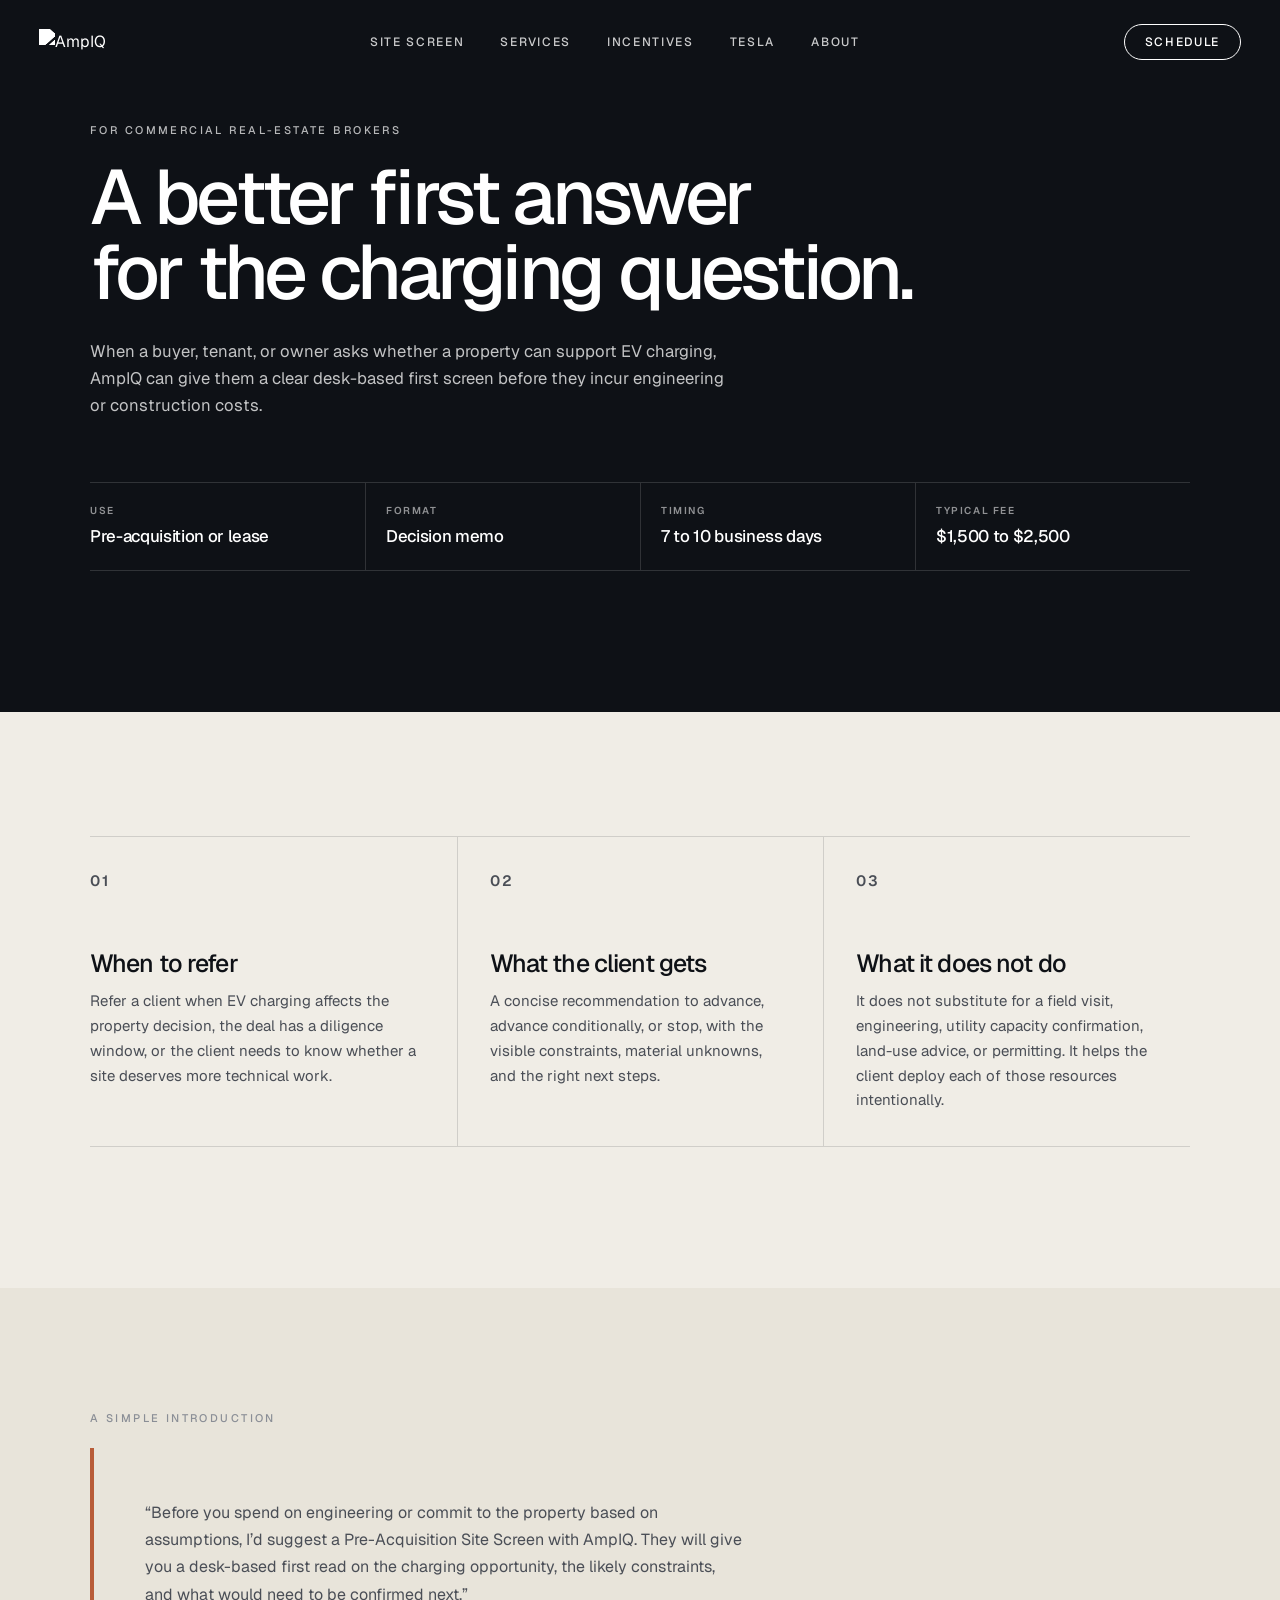
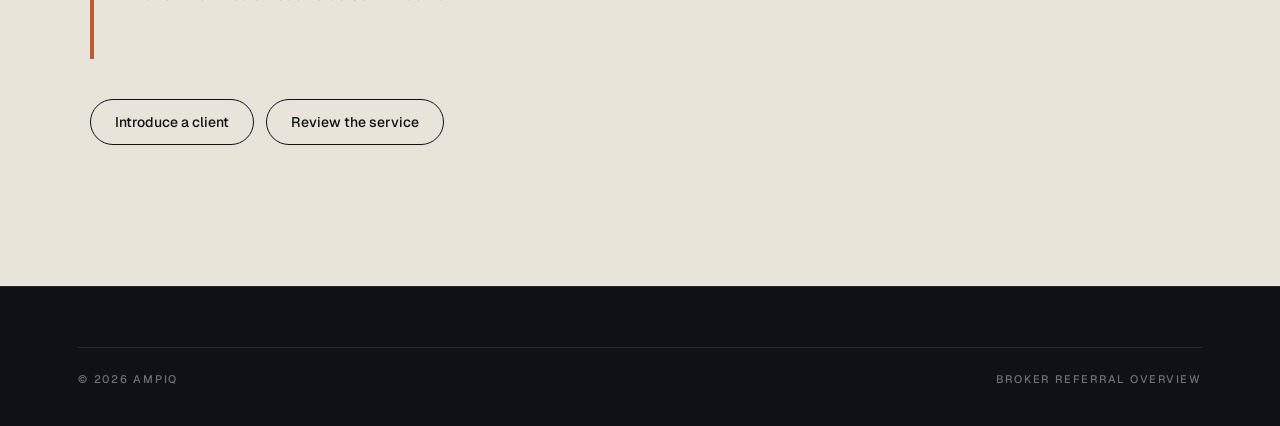
==== broker-referral-sheet.html @ 2e9dcf7f "Add pre-acquisition site screen" ====
<!DOCTYPE html>
<html lang="en">
<head>
  <script>document.documentElement.classList.add('js');</script>
  <meta charset="UTF-8">
  <meta name="viewport" content="width=device-width, initial-scale=1.0">
  <meta name="robots" content="noindex, nofollow">
  <title>EV Charging Site Screen for Brokers | AmpIQ</title>
  <link rel="icon" href="assets/ampiq-icon.png" type="image/png">
  <link rel="preconnect" href="https://fonts.googleapis.com"><link rel="preconnect" href="https://fonts.gstatic.com" crossorigin>
  <link href="https://fonts.googleapis.com/css2?family=Geist:wght@300;400;500;600;700&amp;family=Inter+Tight:wght@300;400;500;600;700&amp;display=swap" rel="stylesheet">
  <link rel="stylesheet" href="assets/styles.css">
  <style>
    .referral-shell { max-width: 1100px; margin: 0 auto; }
    .referral-grid { display: grid; grid-template-columns: repeat(3, 1fr); border-top: 1px solid var(--line); }
    .referral-grid article { min-height: 310px; padding: 2rem 2rem 2rem 0; border-bottom: 1px solid var(--line); }
    .referral-grid article + article { padding-left: 2rem; border-left: 1px solid var(--line); }
    .referral-grid h2 { margin: 3.5rem 0 .75rem; font-size: 1.55rem; font-weight: 500; letter-spacing: -.035em; line-height: 1.1; }
    .referral-grid p { margin: 0; color: var(--ink-soft); font-size: .9375rem; line-height: 1.65; }
    .referral-email { max-width: 760px; padding: clamp(2rem, 4vw, 3.5rem); background: var(--paper-alt); border-left: 4px solid var(--accent); }
    .referral-email p { max-width: 600px; margin: 0; color: var(--ink-soft); font-size: 1rem; line-height: 1.7; }
    .referral-email p + p { margin-top: 1rem; }
    @media print { .site-header, .site-footer, .mobile-menu, .referral-cta { display: none; } .section { padding: .45in .4in; } }
    @media (max-width: 820px) { .referral-grid { grid-template-columns: 1fr; } .referral-grid article + article { padding-left: 0; border-top: 1px solid var(--line); border-left: 0; } }
  </style>
</head>
<body>
  <header class="site-header" data-site-header><nav class="site-nav" aria-label="Primary navigation"><a class="brand" href="/" aria-label="AmpIQ home"><img src="assets/ampiq-logo.png" alt="AmpIQ"></a><div class="nav-links"><a href="site-screen.html">Site Screen</a><a href="index.html#services">Services</a><a href="incentives.html">Incentives</a><a href="tesla-supercharger-for-business.html">Tesla</a><a href="index.html#about">About</a></div><a class="nav-schedule" href="https://cal.com/zakwinnick/ampiq" target="_blank" rel="noopener">Schedule</a><button class="nav-toggle" type="button" data-menu-toggle aria-label="Open menu" aria-expanded="false"><span></span><span></span><span></span></button></nav></header>
  <aside class="mobile-menu" data-mobile-menu aria-label="Mobile navigation"><p class="kicker kicker--light">Menu</p><a href="site-screen.html">Site Screen</a><a href="index.html#services">Services</a><a href="incentives.html">Incentives</a><a href="tesla-supercharger-for-business.html">Tesla</a><a href="index.html#about">About</a></aside>
  <main class="page"><section class="section section--ink"><div class="referral-shell"><p class="kicker kicker--light">For commercial real-estate brokers</p><h1 class="display">A better first answer<br>for the charging question.</h1><p class="lede lede--light">When a buyer, tenant, or owner asks whether a property can support EV charging, AmpIQ can give them a clear desk-based first screen before they incur engineering or construction costs.</p><div class="decision-ledger"><div class="decision-ledger__item"><span class="decision-ledger__label">Use</span><span class="decision-ledger__value">Pre-acquisition or lease</span></div><div class="decision-ledger__item"><span class="decision-ledger__label">Format</span><span class="decision-ledger__value">Decision memo</span></div><div class="decision-ledger__item"><span class="decision-ledger__label">Timing</span><span class="decision-ledger__value">7 to 10 business days</span></div><div class="decision-ledger__item"><span class="decision-ledger__label">Typical fee</span><span class="decision-ledger__value">$1,500 to $2,500</span></div></div></div></section><section class="section section--paper"><div class="referral-shell"><div class="referral-grid"><article><p class="decision-card__number">01</p><h2>When to refer</h2><p>Refer a client when EV charging affects the property decision, the deal has a diligence window, or the client needs to know whether a site deserves more technical work.</p></article><article><p class="decision-card__number">02</p><h2>What the client gets</h2><p>A concise recommendation to advance, advance conditionally, or stop, with the visible constraints, material unknowns, and the right next steps.</p></article><article><p class="decision-card__number">03</p><h2>What it does not do</h2><p>It does not substitute for a field visit, engineering, utility capacity confirmation, land-use advice, or permitting. It helps the client deploy each of those resources intentionally.</p></article></div></div></section><section class="section section--paper-alt"><div class="referral-shell"><p class="kicker">A simple introduction</p><div class="referral-email"><p>“Before you spend on engineering or commit to the property based on assumptions, I’d suggest a Pre-Acquisition Site Screen with AmpIQ. They will give you a desk-based first read on the charging opportunity, the likely constraints, and what would need to be confirmed next.”</p></div><div class="button-row referral-cta"><a class="pill" style="border-color:var(--ink); color:var(--ink)" href="mailto:info@ampiq.tech?subject=Pre-Acquisition%20Site%20Screen">Introduce a client</a><a class="pill" style="border-color:var(--ink); color:var(--ink)" href="site-screen.html">Review the service</a></div></div></section></main>
  <footer class="site-footer"><div class="shell"><div class="footer-bottom"><span>© <span data-year>2026</span> AmpIQ</span><span>Broker referral overview</span></div></div></footer><script src="assets/main.js"></script>
</body>
</html>
---- assets/styles.css ----
/* AmpIQ EV-brand system. HERO: full-bleed operating imagery paired with low-left, calm typography. */
:root {
  --paper: #f0ede6;
  --paper-alt: #e8e4da;
  --ink: #0e1116;
  --ink-soft: #4a4e56;
  --ink-mute: #8a8e96;
  --accent: #b85c38;
  --line: rgba(14, 17, 22, 0.14);
  --white-line: rgba(255, 255, 255, 0.14);
  --white-soft: rgba(255, 255, 255, 0.75);
  --font: "Geist", "Inter Tight", system-ui, sans-serif;
  --max: 1400px;
  --gutter: clamp(1.25rem, 3.05vw, 2.75rem);
  --ease: cubic-bezier(0.22, 1, 0.36, 1);
}

*, *::before, *::after { box-sizing: border-box; }
html { scroll-behavior: smooth; -webkit-text-size-adjust: 100%; }
body { margin: 0; min-width: 320px; background: var(--paper); color: var(--ink); font-family: var(--font); font-size: 16px; line-height: 1.6; -webkit-font-smoothing: antialiased; overflow-x: hidden; }
img { display: block; max-width: 100%; }
a { color: inherit; text-decoration: none; }
button { font: inherit; }
::selection { background: var(--accent); color: #fff; }
:focus-visible { outline: 2px solid var(--accent); outline-offset: 4px; }

.page { background: var(--paper); }
.shell { width: min(var(--max), calc(100% - (var(--gutter) * 2))); margin: 0 auto; }
.section { padding: clamp(4.5rem, 9.75vw, 8.75rem) var(--gutter) clamp(5rem, 11vw, 10rem); }
.section-inner { max-width: var(--max); margin: 0 auto; }
.section--paper { background: var(--paper); }
.section--paper-alt { background: var(--paper-alt); }
.section--ink { background: var(--ink); color: #fff; }

.display { margin: 0; max-width: 16ch; color: currentColor; font-size: clamp(3rem, 6vw, 6.5rem); font-weight: 500; letter-spacing: -0.05em; line-height: .98; text-wrap: balance; }
.display--section { font-size: clamp(3rem, 5.1vw, 5rem); }
.display--panel { font-size: clamp(2.65rem, 4vw, 3.5rem); }
.display--compact { font-size: clamp(2.45rem, 3.25vw, 2.75rem); }
.kicker { margin: 0 0 1.5rem; color: var(--ink-mute); font-size: 11px; font-weight: 500; letter-spacing: .22em; line-height: 1; text-transform: uppercase; }
.kicker--light { color: rgba(255, 255, 255, .7); }
.lede { max-width: 40rem; margin: 1.75rem 0 0; color: var(--ink-soft); font-size: clamp(1rem, 1.3vw, 1.125rem); line-height: 1.6; }
.lede--light { color: var(--white-soft); }
.copy { max-width: 34rem; margin: 1.75rem 0 0; color: var(--ink-soft); font-size: 1.0625rem; line-height: 1.6; }
.copy + .copy { margin-top: 1.25rem; }
.copy--light { color: var(--white-soft); }
.accent { color: var(--accent); font-weight: 400; }

.button-row { display: flex; flex-wrap: wrap; gap: .75rem; margin-top: 2.5rem; }
.pill { display: inline-flex; align-items: center; justify-content: center; min-height: 46px; padding: .75rem 1.5rem; border: 1px solid transparent; border-radius: 999px; font-size: .875rem; font-weight: 500; line-height: 1; transition: transform .2s ease, background-color .2s ease, color .2s ease, border-color .2s ease; }
.pill:hover { transform: translateY(-2px); }
.pill--solid { background: #fff; color: var(--ink); }
.pill--solid:hover { background: var(--paper); }
.pill--ghost { background: rgba(255, 255, 255, .08); border-color: rgba(255, 255, 255, .42); color: #fff; -webkit-backdrop-filter: blur(8px); backdrop-filter: blur(8px); }
.pill--ghost:hover { background: rgba(255, 255, 255, .17); }
.arrow-link { display: inline-flex; align-items: center; gap: .6rem; margin-top: 2.5rem; color: inherit; font-size: .9375rem; font-weight: 500; }
.arrow-link span:last-child { color: var(--accent); font-size: 1.1rem; line-height: 1; transition: transform .2s ease; }
.arrow-link:hover span:last-child { transform: translateX(4px); }

/* Floating navigation */
.site-header { position: fixed; inset: 0 0 auto; z-index: 50; pointer-events: none; }
.site-nav { display: flex; align-items: center; justify-content: space-between; gap: 2rem; width: 100%; margin: 0 auto; padding: 1.5rem var(--gutter); color: #fff; pointer-events: auto; transition: max-width 380ms var(--ease), margin 380ms var(--ease), padding 380ms var(--ease), background-color 380ms var(--ease), border-color 380ms var(--ease), border-radius 380ms var(--ease), box-shadow 380ms var(--ease), color 380ms var(--ease); }
.site-header--scrolled .site-nav { max-width: 1080px; margin-top: 12px; padding: 10px 20px 10px 24px; border: 1px solid rgba(255,255,255,.14); border-radius: 999px; background: rgba(20,22,28,.7); box-shadow: 0 12px 40px rgba(0,0,0,.3), 0 1px 0 rgba(255,255,255,.1) inset; -webkit-backdrop-filter: blur(20px) saturate(1.4); backdrop-filter: blur(20px) saturate(1.4); }
.brand { flex: 0 0 auto; }
.brand img { width: auto; height: 26px; filter: brightness(0) invert(1); transition: height 380ms var(--ease); }
.site-header--scrolled .brand img { height: 22px; }
.nav-links { display: flex; align-items: center; justify-content: center; gap: 2.25rem; }
.nav-links a, .nav-schedule { padding: .25rem 0; color: inherit; font-size: .75rem; font-weight: 500; letter-spacing: .14em; line-height: 1; text-transform: uppercase; white-space: nowrap; opacity: .78; transition: opacity .2s ease; }
.nav-links a:hover, .nav-links a[aria-current="page"] { opacity: 1; }
.nav-schedule { padding: .7rem 1.25rem; border: 1px solid currentColor; border-radius: 999px; opacity: 1; }
.nav-schedule:hover { background: #fff; color: var(--ink); }
.nav-toggle { display: none; width: 42px; height: 42px; padding: 0; border: 0; background: transparent; color: inherit; cursor: pointer; }
.nav-toggle span { display: block; width: 22px; height: 1px; margin: 5px auto; background: currentColor; transition: transform .2s ease, opacity .2s ease; }
.nav-toggle.open span:nth-child(1) { transform: translateY(6px) rotate(45deg); }
.nav-toggle.open span:nth-child(2) { opacity: 0; }
.nav-toggle.open span:nth-child(3) { transform: translateY(-6px) rotate(-45deg); }
.mobile-menu { position: fixed; inset: 0; z-index: 45; display: flex; flex-direction: column; justify-content: center; gap: 1.25rem; padding: 7rem var(--gutter) 3rem; background: var(--ink); color: #fff; opacity: 0; pointer-events: none; transform: translateY(-1rem); transition: opacity .25s ease, transform .25s ease; }
.mobile-menu.open { opacity: 1; pointer-events: auto; transform: none; }
.mobile-menu .kicker { margin-bottom: 1rem; }
.mobile-menu a:not(.pill) { font-size: clamp(1.9rem, 8vw, 3.2rem); font-weight: 500; letter-spacing: -.04em; line-height: 1.05; }
.mobile-menu .pill { align-self: flex-start; margin-top: 1.5rem; }

/* Image-led panels */
.photo-panel { position: relative; display: flex; align-items: flex-end; min-height: 680px; overflow: hidden; background: var(--ink); color: #fff; isolation: isolate; }
.photo-panel--hero { min-height: max(780px, 100svh); }
.photo-panel--tall { min-height: min(90svh, 900px); }
.photo-panel--quote { min-height: min(80svh, 780px); }
.photo-panel > img { position: absolute; inset: 0; width: 100%; height: 100%; max-width: none; object-fit: cover; z-index: -2; }
.photo-panel::after { content: ""; position: absolute; inset: 0; z-index: -1; background: linear-gradient(180deg, rgba(0,0,0,.35) 0%, rgba(0,0,0,.15) 40%, rgba(0,0,0,.78) 100%), linear-gradient(90deg, rgba(0,0,0,.45), transparent 45%); }
.photo-panel--tesla::after { background: linear-gradient(180deg, rgba(0,0,0,.3) 0%, rgba(0,0,0,.15) 40%, rgba(0,0,0,.85) 100%), linear-gradient(90deg, rgba(0,0,0,.36), transparent 42%); }
.photo-panel--quote::after { background: linear-gradient(180deg, rgba(0,0,0,.55), rgba(0,0,0,.35) 40%, rgba(0,0,0,.9)); }
.photo-panel--opinion { align-items: center; }
.photo-panel--opinion::after { background: linear-gradient(90deg, rgba(0,0,0,.83), rgba(0,0,0,.44) 55%, rgba(0,0,0,.18)), linear-gradient(180deg, rgba(0,0,0,.2), rgba(0,0,0,.42)); }
.photo-panel__content { width: min(var(--max), calc(100% - (var(--gutter) * 2))); margin: 0 auto; padding: 4rem 0; }
.photo-panel:not(.photo-panel--opinion) .photo-panel__content { padding-bottom: clamp(4rem, 5vw, 4.5rem); }
.photo-panel__content .display { max-width: 12ch; }
.photo-panel__content .lede { max-width: 38rem; }

.split-panel { display: grid; grid-template-columns: repeat(2, minmax(0, 1fr)); min-height: 720px; background: var(--ink); }
.split-panel__media { position: relative; min-height: 500px; overflow: hidden; }
.split-panel__media img { width: 100%; height: 100%; max-width: none; object-fit: cover; }
.split-panel__copy { display: flex; flex-direction: column; justify-content: center; padding: clamp(4.5rem, 6.7vw, 6rem) clamp(2rem, 5vw, 4.5rem); color: #fff; }
.split-panel__copy > * { max-width: 34rem; }
.split-panel__copy--divider { border-left: 1px solid var(--white-line); }
.split-panel--media-right .split-panel__copy { order: -1; }

.section-header { display: grid; grid-template-columns: minmax(0, 1fr) minmax(0, 1fr); gap: 3.75rem; align-items: end; margin-bottom: clamp(4rem, 7vw, 6rem); }
.section-header .lede { max-width: 33rem; margin-bottom: .25rem; }
.service-grid { display: grid; grid-template-columns: repeat(2, minmax(0, 1fr)); column-gap: 5rem; }
.service { display: grid; grid-template-columns: 48px minmax(0, 1fr); gap: 1.5rem; padding: 2.5rem 0; border-top: 1px solid var(--line); }
.service:nth-last-child(-n+2) { border-bottom: 1px solid var(--line); }
.service__number, .principle__number { color: var(--accent); font-size: .9375rem; font-weight: 500; letter-spacing: .06em; }
.service h3, .principle h3 { margin: 0 0 .75rem; font-size: 1.625rem; font-weight: 500; letter-spacing: -.03em; line-height: 1.15; }
.service p, .principle p, .question p { margin: 0; color: var(--ink-soft); font-size: .9375rem; line-height: 1.65; }
.service__link { display: inline-flex; gap: .5rem; margin-top: 1rem; color: var(--ink); font-size: .8125rem; font-weight: 600; line-height: 1.2; }
.service__link span { color: var(--accent); transition: transform .2s ease; }
.service__link:hover span { transform: translateX(4px); }

.question-grid { display: grid; grid-template-columns: repeat(2, minmax(0, 1fr)); gap: 3.5rem 5rem; }
.question h3 { max-width: 22rem; margin: 0 0 1.25rem; font-size: clamp(1.6rem, 2.3vw, 1.875rem); font-weight: 500; letter-spacing: -.035em; line-height: 1.18; }
.pull-line { max-width: 45rem; margin: 5rem auto 0; color: var(--ink-soft); font-size: 1.375rem; font-weight: 500; line-height: 1.4; text-align: center; }
.pull-line strong { color: var(--ink); font-weight: 500; }

.property-grid { display: grid; grid-template-columns: repeat(3, minmax(0, 1fr)); min-height: 640px; }
.property { position: relative; display: flex; align-items: flex-end; min-height: 500px; overflow: hidden; color: #fff; isolation: isolate; }
.property img { position: absolute; inset: 0; width: 100%; height: 100%; max-width: none; object-fit: cover; filter: brightness(.72) saturate(.9); z-index: -2; }
.property::after { content: ""; position: absolute; inset: 0; z-index: -1; background: linear-gradient(180deg, rgba(0,0,0,.15), rgba(0,0,0,.6)); }
.property__content { width: 100%; padding: 2.75rem; }
.property .kicker { margin-bottom: 1rem; color: rgba(255,255,255,.76); }
.property h3 { margin: 0; max-width: 12ch; font-size: 1.875rem; font-weight: 500; letter-spacing: -.035em; line-height: 1.15; }
.property p { margin: .75rem 0 0; color: rgba(255,255,255,.7); font-size: .75rem; letter-spacing: .16em; line-height: 1.4; text-transform: uppercase; }

.principle-grid { display: grid; grid-template-columns: repeat(3, minmax(0, 1fr)); column-gap: 3.75rem; }
.principle { padding: 1.5rem 0 2.5rem; border-top: 1px solid var(--line); }
.principle:nth-last-child(-n+3) { border-bottom: 1px solid var(--line); }
.principle__number { margin-bottom: 1.25rem; }
.principle h3 { font-size: 1.375rem; }

.quote { max-width: 67rem; margin: 0; color: #fff; font-size: clamp(2.8rem, 5.15vw, 4.5rem); font-weight: 400; letter-spacing: -.045em; line-height: 1.05; text-wrap: balance; }
.quote + .copy { max-width: 45rem; }

/* Incentives */
.layer-stack { display: flex; flex-direction: column; gap: 4px; }
.layer { display: grid; grid-template-columns: 80px 200px minmax(0, 1fr); gap: 2.5rem; align-items: center; width: 100%; padding: 2.5rem 3rem; }
.layer--federal { background: var(--ink); color: #fff; }
.layer--state { width: 78%; background: var(--accent); color: #fff; }
.layer--utility { width: 58%; background: var(--paper-alt); color: var(--ink); }
.layer__number { font-size: 2.75rem; font-weight: 400; letter-spacing: -.04em; line-height: 1; }
.layer h3 { margin: 0; font-size: 1.875rem; font-weight: 500; letter-spacing: -.03em; }
.layer p { max-width: 40rem; margin: 0; color: currentColor; font-size: 1rem; line-height: 1.6; opacity: .88; }
.disclaimer { max-width: 50rem; margin: 2.5rem 0 0; color: var(--ink-mute); font-size: .875rem; font-style: italic; line-height: 1.6; }
.process-list { margin: 0; padding: 0; list-style: none; }
.process-list li { display: grid; grid-template-columns: 48px minmax(0, 1fr); gap: 1.25rem; padding: 1.25rem 0; border-top: 1px solid var(--white-line); color: rgba(255,255,255,.85); font-size: 1rem; line-height: 1.55; }
.process-list li:first-child { border-top: 0; }
.process-list b { color: var(--accent); font-size: .875rem; font-weight: 500; letter-spacing: .06em; }
.three-up { display: grid; grid-template-columns: repeat(3, minmax(0, 1fr)); gap: 3.75rem; }
.three-up__number { margin-bottom: 1.25rem; color: var(--accent); font-size: .875rem; font-weight: 500; letter-spacing: .06em; }
.three-up h3 { margin: 0 0 1rem; font-size: 1.625rem; font-weight: 500; letter-spacing: -.03em; line-height: 1.2; }
.three-up p { max-width: 30rem; margin: 0; color: var(--ink-soft); font-size: .9375rem; line-height: 1.65; }

/* Pre-acquisition site screen. HERO: a decision ledger makes the offer feel like a real project instrument. */
.decision-ledger { display: grid; grid-template-columns: repeat(4, minmax(0, 1fr)); margin-top: 4rem; border-top: 1px solid var(--white-line); border-bottom: 1px solid var(--white-line); }
.decision-ledger__item { padding: 1.25rem 1.25rem 1.4rem 0; }
.decision-ledger__item + .decision-ledger__item { padding-left: 1.25rem; border-left: 1px solid var(--white-line); }
.decision-ledger__label { display: block; color: rgba(255,255,255,.54); font-size: .625rem; font-weight: 600; letter-spacing: .16em; text-transform: uppercase; }
.decision-ledger__value { display: block; margin-top: .45rem; color: #fff; font-size: 1.05rem; font-weight: 500; letter-spacing: -.02em; line-height: 1.25; }
.decision-grid { display: grid; grid-template-columns: repeat(2, minmax(0, 1fr)); gap: 0; border-top: 1px solid var(--line); }
.decision-card { min-height: 240px; padding: 2.1rem 2.35rem 2.4rem 0; border-bottom: 1px solid var(--line); }
.decision-card:nth-child(even) { padding-right: 0; padding-left: 2.35rem; border-left: 1px solid var(--line); }
.decision-card__number { margin-bottom: 1.25rem; color: var(--accent); font-size: .75rem; font-weight: 600; letter-spacing: .13em; }
.decision-card h3 { margin: 0 0 .75rem; font-size: clamp(1.55rem, 2.2vw, 2rem); font-weight: 500; letter-spacing: -.04em; line-height: 1.1; }
.decision-card p { max-width: 29rem; margin: 0; color: var(--ink-soft); font-size: .9375rem; line-height: 1.65; }
.scope-split { display: grid; grid-template-columns: 1fr 1fr; border: 1px solid var(--line); }
.scope-split__cell { padding: clamp(2.25rem, 4vw, 3.6rem); }
.scope-split__cell + .scope-split__cell { border-left: 1px solid var(--line); background: var(--paper-alt); }
.scope-split h3 { margin: 0 0 1.25rem; font-size: clamp(2rem, 3.5vw, 3rem); font-weight: 500; letter-spacing: -.045em; line-height: 1; }
.scope-list { margin: 0; padding: 0; list-style: none; }
.scope-list li { display: grid; grid-template-columns: 1.2rem 1fr; gap: .75rem; padding: .7rem 0; border-top: 1px solid var(--line); color: var(--ink-soft); font-size: .9375rem; line-height: 1.45; }
.scope-list li::before { content: "↗"; color: var(--accent); font-weight: 600; }
.scope-list--not li::before { content: "×"; color: var(--ink-mute); }
.process-rail { display: grid; grid-template-columns: repeat(4, minmax(0, 1fr)); gap: 0; border-top: 1px solid var(--white-line); }
.process-rail article { min-height: 245px; padding: 1.75rem 1.5rem 1rem 0; border-bottom: 1px solid var(--white-line); }
.process-rail article + article { padding-left: 1.5rem; border-left: 1px solid var(--white-line); }
.process-rail__number { color: var(--accent); font-size: .75rem; font-weight: 600; letter-spacing: .13em; }
.process-rail h3 { margin: 2.5rem 0 .75rem; color: #fff; font-size: 1.5rem; font-weight: 500; letter-spacing: -.035em; line-height: 1.1; }
.process-rail p { margin: 0; color: var(--white-soft); font-size: .875rem; line-height: 1.6; }
.decision-outcome { max-width: 67rem; padding: clamp(2rem, 5vw, 4.5rem); background: var(--ink); color: #fff; }
.decision-outcome .kicker { color: rgba(255,255,255,.56); }
.decision-outcome p { max-width: 47rem; margin: 1.5rem 0 0; color: var(--white-soft); font-size: clamp(1.1rem, 1.55vw, 1.3rem); line-height: 1.55; }

/* Tesla */
.dual-copy { display: grid; grid-template-columns: repeat(2, minmax(0, 1fr)); background: var(--paper); }
.dual-copy__item { min-height: 640px; padding: clamp(4.5rem, 8.4vw, 7.5rem) clamp(2rem, 5vw, 4.5rem); }
.dual-copy__item + .dual-copy__item { border-left: 1px solid var(--line); }
.dual-copy__item .copy { max-width: 32rem; }
.fit-grid { display: grid; grid-template-columns: repeat(2, minmax(0, 1fr)); }
.fit-grid article { display: flex; flex-direction: column; justify-content: center; min-height: 560px; padding: clamp(4.5rem, 8.4vw, 7.5rem) clamp(2rem, 5vw, 4.5rem); }
.fit-grid article:first-child { border-right: 1px solid var(--line); background: var(--paper); }
.fit-grid article:last-child { background: var(--paper-alt); }
.fit-grid .kicker { color: var(--accent); }
.fit-grid article:last-child .kicker { color: var(--ink-mute); }

/* Footer */
.site-footer { padding: 3.75rem var(--gutter) 2.5rem; border-top: 1px solid rgba(255,255,255,.1); background: var(--ink); color: #fff; }
.footer-grid { display: grid; grid-template-columns: 2fr repeat(3, 1fr); gap: 3.75rem; margin-bottom: 3.75rem; }
.footer-brand img { height: 30px; width: auto; filter: brightness(0) invert(1); }
.footer-brand p { max-width: 21.25rem; margin: 1.5rem 0 0; color: rgba(255,255,255,.6); font-size: .875rem; line-height: 1.6; }
.footer-nav .kicker { margin-bottom: 1.25rem; color: rgba(255,255,255,.5); }
.footer-nav a { display: block; margin: 0 0 .625rem; color: rgba(255,255,255,.85); font-size: .875rem; }
.footer-nav a:hover { color: #fff; }
.footer-bottom { display: flex; justify-content: space-between; gap: 1.5rem; padding-top: 1.5rem; border-top: 1px solid rgba(255,255,255,.1); color: rgba(255,255,255,.4); font-size: .6875rem; font-weight: 500; letter-spacing: .16em; line-height: 1.3; text-transform: uppercase; }

@media (max-width: 820px) {
  .site-nav { padding: 1.25rem var(--gutter); }
  .site-header--scrolled .site-nav { width: calc(100% - (var(--gutter) * 2)); padding: 10px 16px 10px 20px; }
  .nav-links, .nav-schedule { display: none; }
  .nav-toggle { display: block; }
  .section { padding-top: 4.5rem; padding-bottom: 5rem; }
  .section-header, .split-panel, .dual-copy, .fit-grid { grid-template-columns: 1fr; }
  .section-header { gap: 1.75rem; margin-bottom: 4rem; }
  .split-panel { min-height: 0; }
  .split-panel__media { min-height: min(78vw, 520px); }
  .split-panel--media-right .split-panel__copy { order: initial; }
  .split-panel__copy { min-height: 0; padding: 4.5rem var(--gutter); }
  .split-panel__copy--divider { border-top: 1px solid var(--white-line); border-left: 0; }
  .service-grid, .question-grid { grid-template-columns: 1fr; gap: 0; }
  .service:nth-last-child(-n+2) { border-bottom: 0; }
  .service:last-child { border-bottom: 1px solid var(--line); }
  .question-grid { row-gap: 2.75rem; }
  .property-grid { grid-template-columns: 1fr; }
  .property { min-height: 440px; }
  .principle-grid, .three-up { grid-template-columns: 1fr; gap: 0; }
  .principle:nth-last-child(-n+3) { border-bottom: 0; }
  .principle:last-child { border-bottom: 1px solid var(--line); }
  .layer, .layer--state, .layer--utility { grid-template-columns: 44px minmax(0, 1fr); gap: 1rem; width: 100%; padding: 1.75rem; }
  .layer p { grid-column: 2; }
  .layer h3 { font-size: 1.5rem; }
  .layer__number { font-size: 1.75rem; }
  .dual-copy__item, .fit-grid article { min-height: 0; padding: 4.5rem var(--gutter); }
  .dual-copy__item + .dual-copy__item { border-top: 1px solid var(--line); border-left: 0; }
  .fit-grid article:first-child { border-right: 0; border-bottom: 1px solid var(--line); }
  .footer-grid { grid-template-columns: repeat(2, minmax(0, 1fr)); gap: 2.5rem 1.5rem; }
  .footer-brand { grid-column: 1 / -1; }
  .decision-ledger, .process-rail { grid-template-columns: repeat(2, minmax(0, 1fr)); }
  .decision-ledger__item:nth-child(3), .process-rail article:nth-child(3) { border-left: 0; }
  .decision-ledger__item:nth-child(n + 3), .process-rail article:nth-child(n + 3) { border-top: 1px solid var(--white-line); }
  .decision-card { min-height: 0; }
  .scope-split { grid-template-columns: 1fr; }
  .scope-split__cell + .scope-split__cell { border-top: 1px solid var(--line); border-left: 0; }
}

@media (max-width: 540px) {
  .display { font-size: clamp(3rem, 14vw, 4.25rem); }
  .display--section { font-size: clamp(2.8rem, 12.5vw, 3.75rem); }
  .display--panel { font-size: clamp(2.5rem, 11vw, 3.3rem); }
  .photo-panel, .photo-panel--hero, .photo-panel--tall { min-height: 680px; }
  .photo-panel__content { padding: 4rem 0; }
  .button-row { margin-top: 2rem; }
  .pill { width: 100%; }
  .property__content { padding: 2rem var(--gutter); }
  .quote { font-size: clamp(2.45rem, 11vw, 3.3rem); }
  .footer-grid { grid-template-columns: 1fr; }
  .footer-bottom { flex-direction: column; }
  .decision-ledger, .decision-grid, .process-rail { grid-template-columns: 1fr; }
  .decision-ledger__item, .decision-ledger__item + .decision-ledger__item, .process-rail article, .process-rail article + article, .decision-ledger__item:nth-child(3), .process-rail article:nth-child(3) { padding-right: 0; padding-left: 0; border-left: 0; }
  .decision-ledger__item + .decision-ledger__item, .process-rail article + article { border-top: 1px solid var(--white-line); }
  .decision-card:nth-child(even) { padding-right: 0; padding-left: 0; border-left: 0; }
}

@media (prefers-reduced-motion: reduce) {
  html { scroll-behavior: auto; }
  *, *::before, *::after { transition-duration: .01ms !important; animation-duration: .01ms !important; animation-iteration-count: 1 !important; }
}
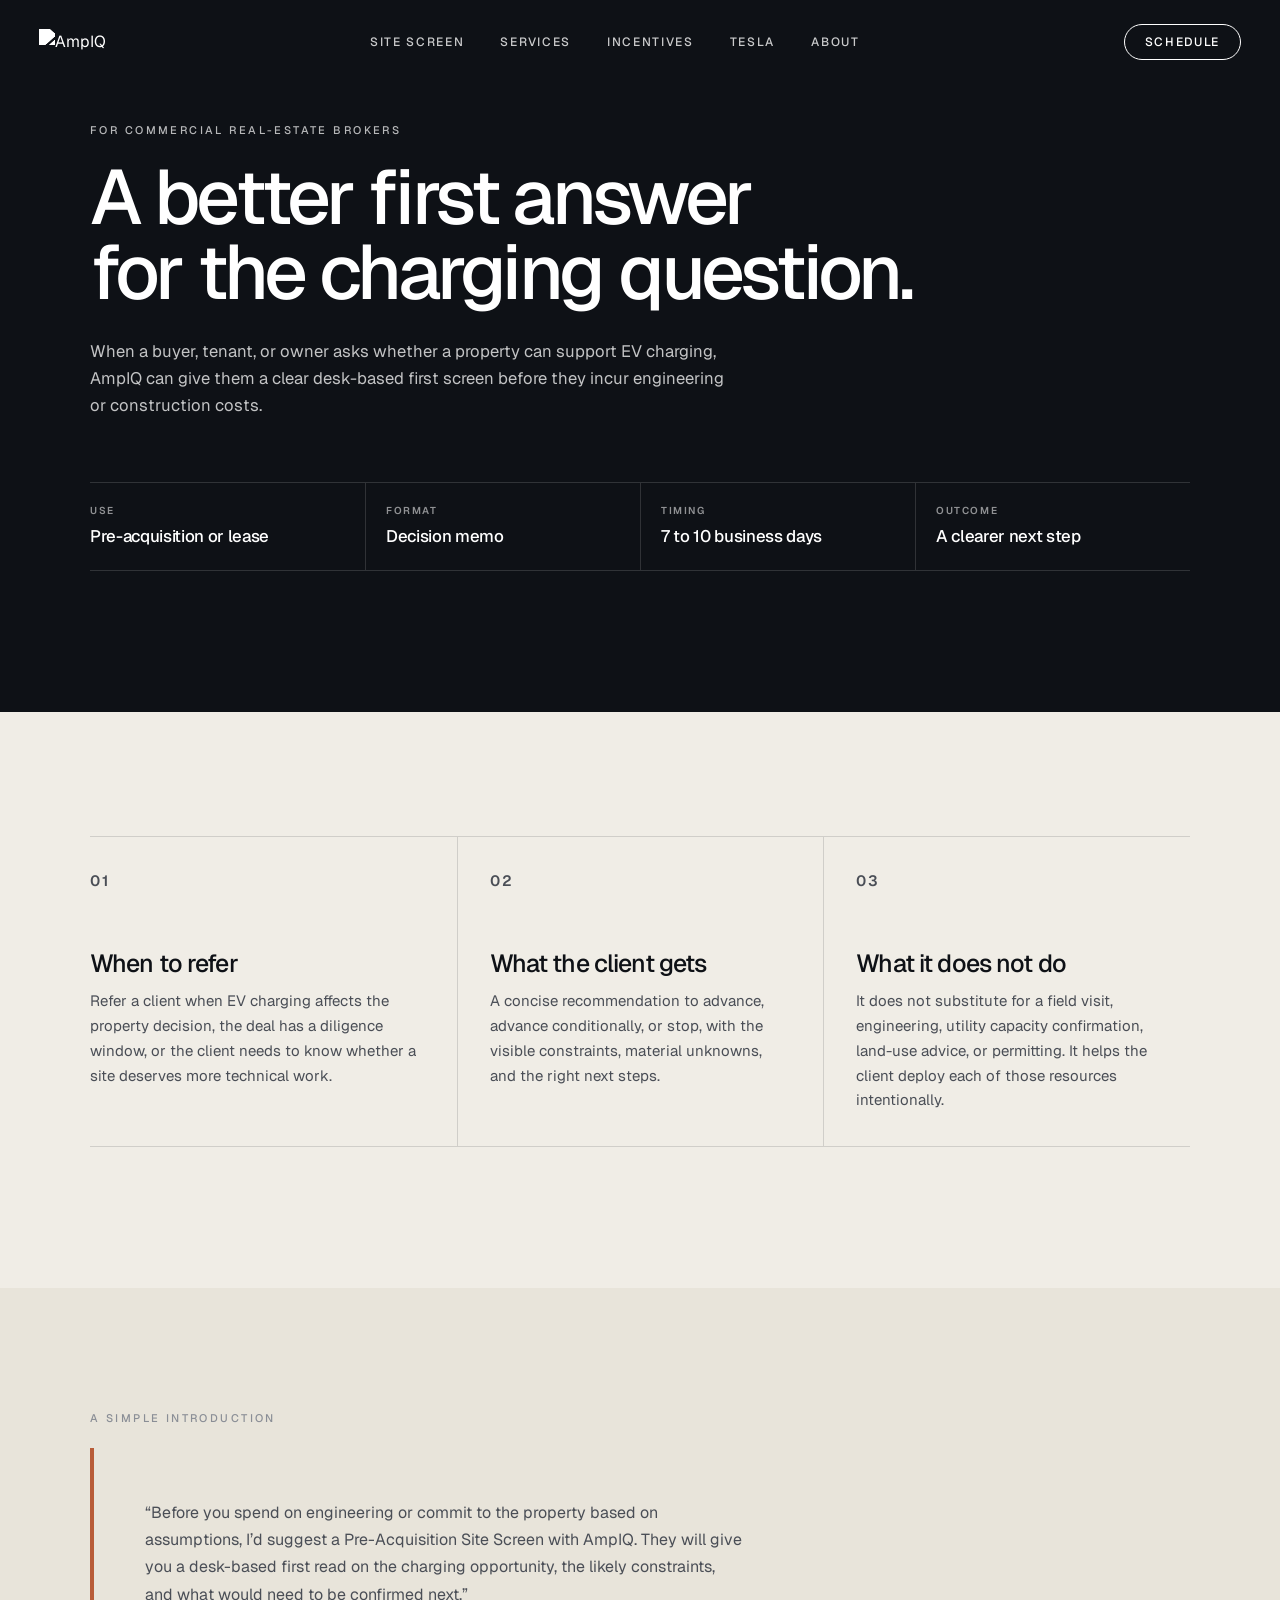
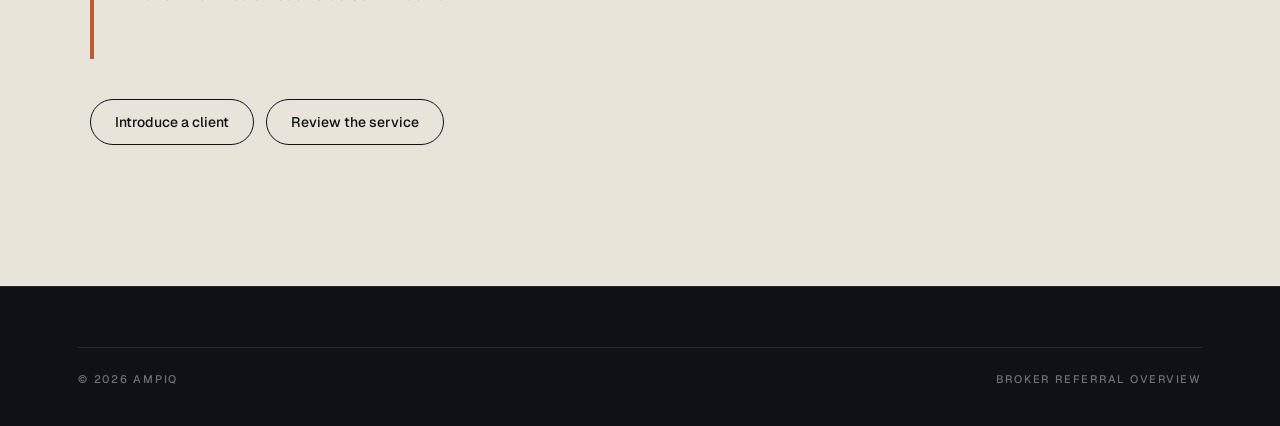
==== commit 38da0484: "Remove pricing from public site materials" ====
--- a/broker-referral-sheet.html
+++ b/broker-referral-sheet.html
@@ -27,7 +27,7 @@
 <body>
   <header class="site-header" data-site-header><nav class="site-nav" aria-label="Primary navigation"><a class="brand" href="/" aria-label="AmpIQ home"><img src="assets/ampiq-logo.png" alt="AmpIQ"></a><div class="nav-links"><a href="site-screen.html">Site Screen</a><a href="index.html#services">Services</a><a href="incentives.html">Incentives</a><a href="tesla-supercharger-for-business.html">Tesla</a><a href="index.html#about">About</a></div><a class="nav-schedule" href="https://cal.com/zakwinnick/ampiq" target="_blank" rel="noopener">Schedule</a><button class="nav-toggle" type="button" data-menu-toggle aria-label="Open menu" aria-expanded="false"><span></span><span></span><span></span></button></nav></header>
   <aside class="mobile-menu" data-mobile-menu aria-label="Mobile navigation"><p class="kicker kicker--light">Menu</p><a href="site-screen.html">Site Screen</a><a href="index.html#services">Services</a><a href="incentives.html">Incentives</a><a href="tesla-supercharger-for-business.html">Tesla</a><a href="index.html#about">About</a></aside>
-  <main class="page"><section class="section section--ink"><div class="referral-shell"><p class="kicker kicker--light">For commercial real-estate brokers</p><h1 class="display">A better first answer<br>for the charging question.</h1><p class="lede lede--light">When a buyer, tenant, or owner asks whether a property can support EV charging, AmpIQ can give them a clear desk-based first screen before they incur engineering or construction costs.</p><div class="decision-ledger"><div class="decision-ledger__item"><span class="decision-ledger__label">Use</span><span class="decision-ledger__value">Pre-acquisition or lease</span></div><div class="decision-ledger__item"><span class="decision-ledger__label">Format</span><span class="decision-ledger__value">Decision memo</span></div><div class="decision-ledger__item"><span class="decision-ledger__label">Timing</span><span class="decision-ledger__value">7 to 10 business days</span></div><div class="decision-ledger__item"><span class="decision-ledger__label">Typical fee</span><span class="decision-ledger__value">$1,500 to $2,500</span></div></div></div></section><section class="section section--paper"><div class="referral-shell"><div class="referral-grid"><article><p class="decision-card__number">01</p><h2>When to refer</h2><p>Refer a client when EV charging affects the property decision, the deal has a diligence window, or the client needs to know whether a site deserves more technical work.</p></article><article><p class="decision-card__number">02</p><h2>What the client gets</h2><p>A concise recommendation to advance, advance conditionally, or stop, with the visible constraints, material unknowns, and the right next steps.</p></article><article><p class="decision-card__number">03</p><h2>What it does not do</h2><p>It does not substitute for a field visit, engineering, utility capacity confirmation, land-use advice, or permitting. It helps the client deploy each of those resources intentionally.</p></article></div></div></section><section class="section section--paper-alt"><div class="referral-shell"><p class="kicker">A simple introduction</p><div class="referral-email"><p>“Before you spend on engineering or commit to the property based on assumptions, I’d suggest a Pre-Acquisition Site Screen with AmpIQ. They will give you a desk-based first read on the charging opportunity, the likely constraints, and what would need to be confirmed next.”</p></div><div class="button-row referral-cta"><a class="pill" style="border-color:var(--ink); color:var(--ink)" href="mailto:info@ampiq.tech?subject=Pre-Acquisition%20Site%20Screen">Introduce a client</a><a class="pill" style="border-color:var(--ink); color:var(--ink)" href="site-screen.html">Review the service</a></div></div></section></main>
+  <main class="page"><section class="section section--ink"><div class="referral-shell"><p class="kicker kicker--light">For commercial real-estate brokers</p><h1 class="display">A better first answer<br>for the charging question.</h1><p class="lede lede--light">When a buyer, tenant, or owner asks whether a property can support EV charging, AmpIQ can give them a clear desk-based first screen before they incur engineering or construction costs.</p><div class="decision-ledger"><div class="decision-ledger__item"><span class="decision-ledger__label">Use</span><span class="decision-ledger__value">Pre-acquisition or lease</span></div><div class="decision-ledger__item"><span class="decision-ledger__label">Format</span><span class="decision-ledger__value">Decision memo</span></div><div class="decision-ledger__item"><span class="decision-ledger__label">Timing</span><span class="decision-ledger__value">7 to 10 business days</span></div><div class="decision-ledger__item"><span class="decision-ledger__label">Outcome</span><span class="decision-ledger__value">A clearer next step</span></div></div></div></section><section class="section section--paper"><div class="referral-shell"><div class="referral-grid"><article><p class="decision-card__number">01</p><h2>When to refer</h2><p>Refer a client when EV charging affects the property decision, the deal has a diligence window, or the client needs to know whether a site deserves more technical work.</p></article><article><p class="decision-card__number">02</p><h2>What the client gets</h2><p>A concise recommendation to advance, advance conditionally, or stop, with the visible constraints, material unknowns, and the right next steps.</p></article><article><p class="decision-card__number">03</p><h2>What it does not do</h2><p>It does not substitute for a field visit, engineering, utility capacity confirmation, land-use advice, or permitting. It helps the client deploy each of those resources intentionally.</p></article></div></div></section><section class="section section--paper-alt"><div class="referral-shell"><p class="kicker">A simple introduction</p><div class="referral-email"><p>“Before you spend on engineering or commit to the property based on assumptions, I’d suggest a Pre-Acquisition Site Screen with AmpIQ. They will give you a desk-based first read on the charging opportunity, the likely constraints, and what would need to be confirmed next.”</p></div><div class="button-row referral-cta"><a class="pill" style="border-color:var(--ink); color:var(--ink)" href="mailto:info@ampiq.tech?subject=Pre-Acquisition%20Site%20Screen">Introduce a client</a><a class="pill" style="border-color:var(--ink); color:var(--ink)" href="site-screen.html">Review the service</a></div></div></section></main>
   <footer class="site-footer"><div class="shell"><div class="footer-bottom"><span>© <span data-year>2026</span> AmpIQ</span><span>Broker referral overview</span></div></div></footer><script src="assets/main.js"></script>
 </body>
 </html>
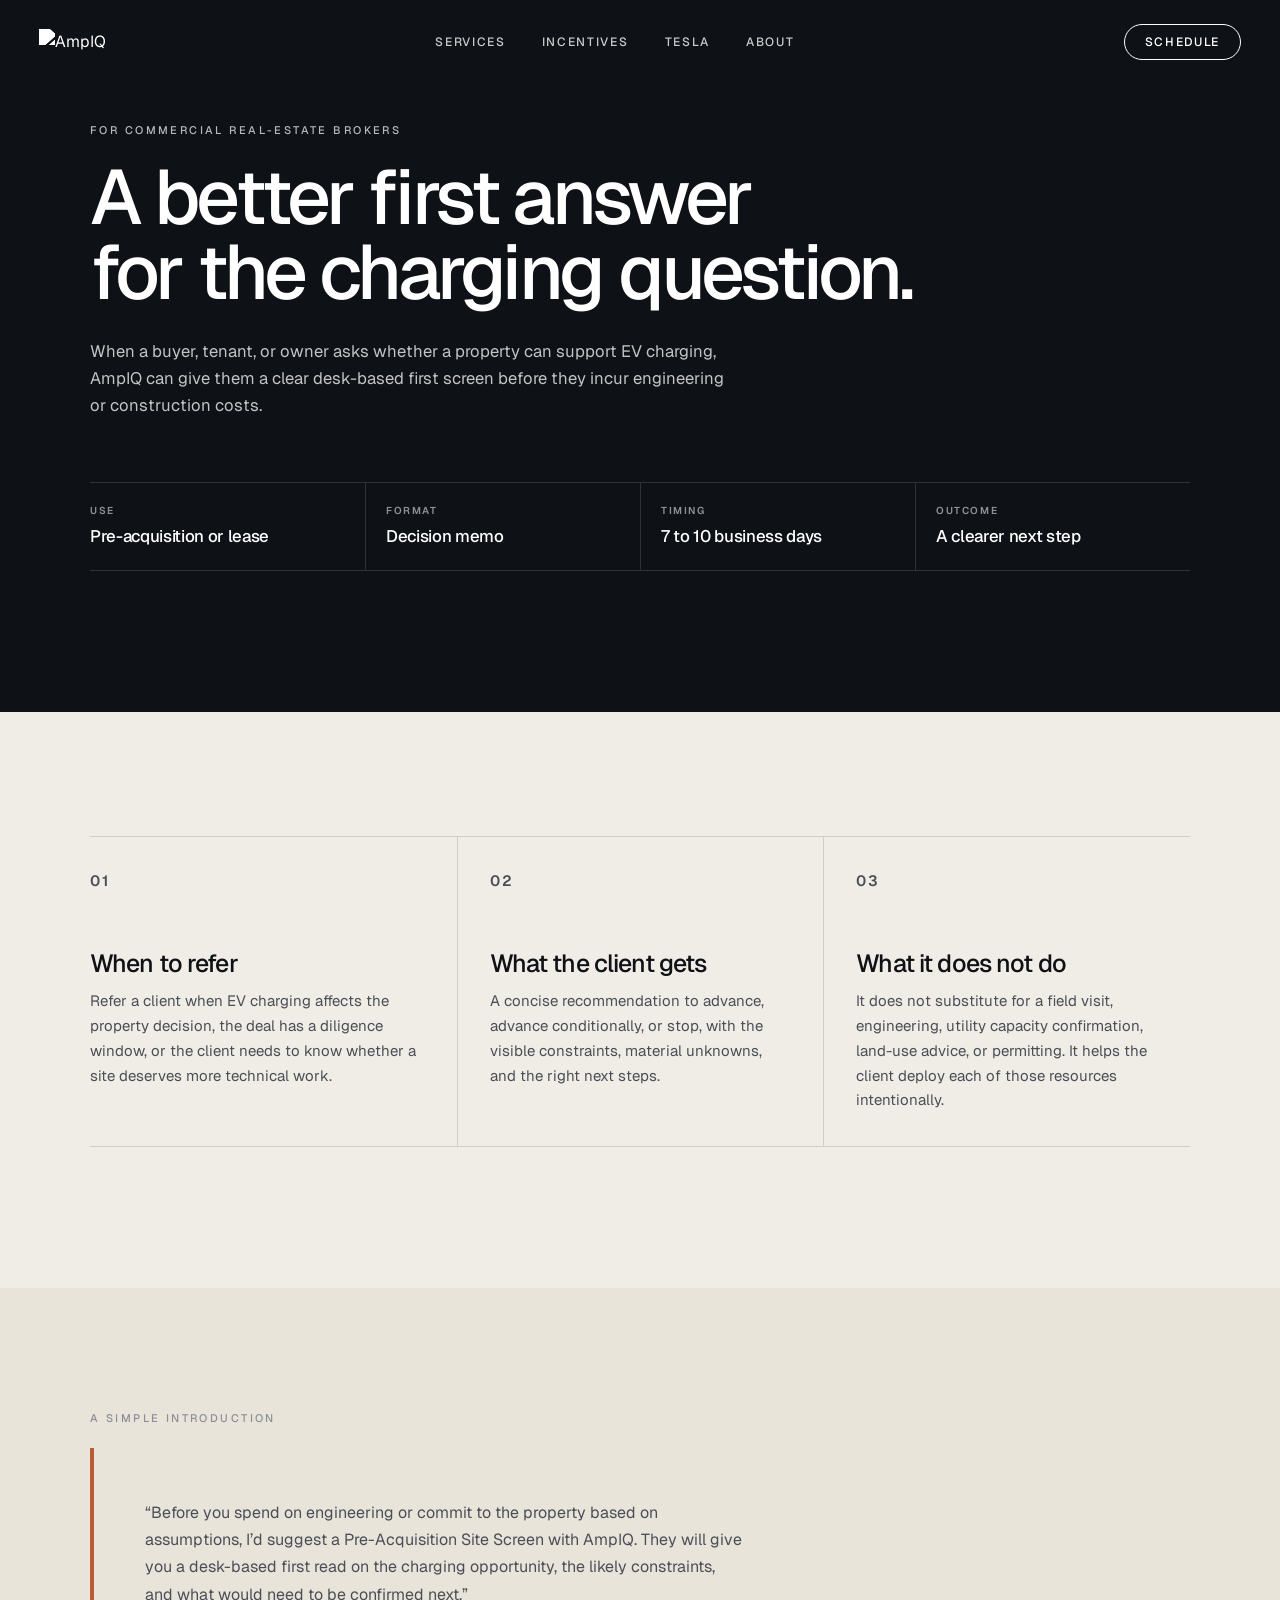
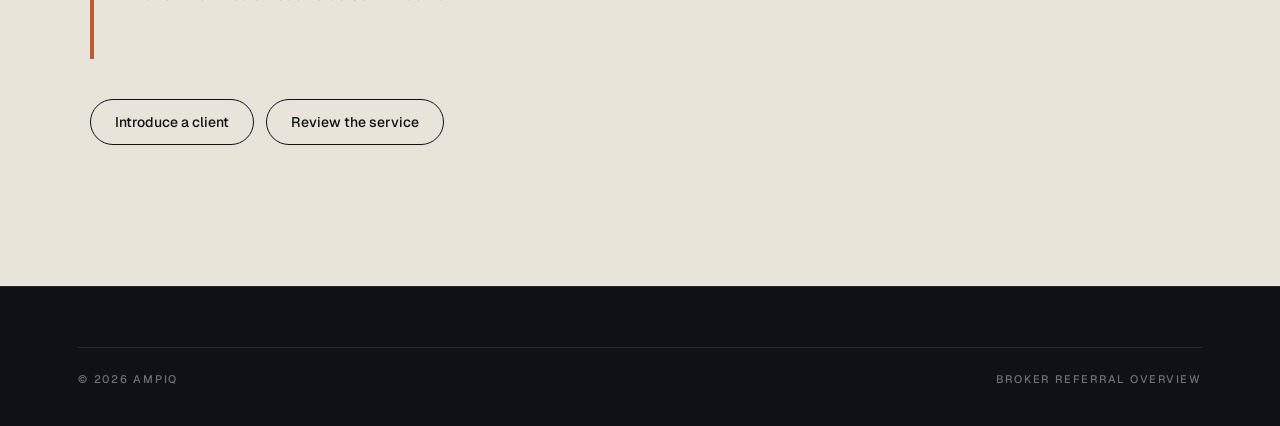
==== commit ff17d129: "Simplify site navigation" ====
--- a/broker-referral-sheet.html
+++ b/broker-referral-sheet.html
@@ -25,8 +25,8 @@
   </style>
 </head>
 <body>
-  <header class="site-header" data-site-header><nav class="site-nav" aria-label="Primary navigation"><a class="brand" href="/" aria-label="AmpIQ home"><img src="assets/ampiq-logo.png" alt="AmpIQ"></a><div class="nav-links"><a href="site-screen.html">Site Screen</a><a href="index.html#services">Services</a><a href="incentives.html">Incentives</a><a href="tesla-supercharger-for-business.html">Tesla</a><a href="index.html#about">About</a></div><a class="nav-schedule" href="https://cal.com/zakwinnick/ampiq" target="_blank" rel="noopener">Schedule</a><button class="nav-toggle" type="button" data-menu-toggle aria-label="Open menu" aria-expanded="false"><span></span><span></span><span></span></button></nav></header>
-  <aside class="mobile-menu" data-mobile-menu aria-label="Mobile navigation"><p class="kicker kicker--light">Menu</p><a href="site-screen.html">Site Screen</a><a href="index.html#services">Services</a><a href="incentives.html">Incentives</a><a href="tesla-supercharger-for-business.html">Tesla</a><a href="index.html#about">About</a></aside>
+  <header class="site-header" data-site-header><nav class="site-nav" aria-label="Primary navigation"><a class="brand" href="/" aria-label="AmpIQ home"><img src="assets/ampiq-logo.png" alt="AmpIQ"></a><div class="nav-links"><a href="index.html#services">Services</a><a href="incentives.html">Incentives</a><a href="tesla-supercharger-for-business.html">Tesla</a><a href="index.html#about">About</a></div><a class="nav-schedule" href="https://cal.com/zakwinnick/ampiq" target="_blank" rel="noopener">Schedule</a><button class="nav-toggle" type="button" data-menu-toggle aria-label="Open menu" aria-expanded="false"><span></span><span></span><span></span></button></nav></header>
+  <aside class="mobile-menu" data-mobile-menu aria-label="Mobile navigation"><p class="kicker kicker--light">Menu</p><a href="index.html#services">Services</a><a href="incentives.html">Incentives</a><a href="tesla-supercharger-for-business.html">Tesla</a><a href="index.html#about">About</a></aside>
   <main class="page"><section class="section section--ink"><div class="referral-shell"><p class="kicker kicker--light">For commercial real-estate brokers</p><h1 class="display">A better first answer<br>for the charging question.</h1><p class="lede lede--light">When a buyer, tenant, or owner asks whether a property can support EV charging, AmpIQ can give them a clear desk-based first screen before they incur engineering or construction costs.</p><div class="decision-ledger"><div class="decision-ledger__item"><span class="decision-ledger__label">Use</span><span class="decision-ledger__value">Pre-acquisition or lease</span></div><div class="decision-ledger__item"><span class="decision-ledger__label">Format</span><span class="decision-ledger__value">Decision memo</span></div><div class="decision-ledger__item"><span class="decision-ledger__label">Timing</span><span class="decision-ledger__value">7 to 10 business days</span></div><div class="decision-ledger__item"><span class="decision-ledger__label">Outcome</span><span class="decision-ledger__value">A clearer next step</span></div></div></div></section><section class="section section--paper"><div class="referral-shell"><div class="referral-grid"><article><p class="decision-card__number">01</p><h2>When to refer</h2><p>Refer a client when EV charging affects the property decision, the deal has a diligence window, or the client needs to know whether a site deserves more technical work.</p></article><article><p class="decision-card__number">02</p><h2>What the client gets</h2><p>A concise recommendation to advance, advance conditionally, or stop, with the visible constraints, material unknowns, and the right next steps.</p></article><article><p class="decision-card__number">03</p><h2>What it does not do</h2><p>It does not substitute for a field visit, engineering, utility capacity confirmation, land-use advice, or permitting. It helps the client deploy each of those resources intentionally.</p></article></div></div></section><section class="section section--paper-alt"><div class="referral-shell"><p class="kicker">A simple introduction</p><div class="referral-email"><p>“Before you spend on engineering or commit to the property based on assumptions, I’d suggest a Pre-Acquisition Site Screen with AmpIQ. They will give you a desk-based first read on the charging opportunity, the likely constraints, and what would need to be confirmed next.”</p></div><div class="button-row referral-cta"><a class="pill" style="border-color:var(--ink); color:var(--ink)" href="mailto:info@ampiq.tech?subject=Pre-Acquisition%20Site%20Screen">Introduce a client</a><a class="pill" style="border-color:var(--ink); color:var(--ink)" href="site-screen.html">Review the service</a></div></div></section></main>
   <footer class="site-footer"><div class="shell"><div class="footer-bottom"><span>© <span data-year>2026</span> AmpIQ</span><span>Broker referral overview</span></div></div></footer><script src="assets/main.js"></script>
 </body>
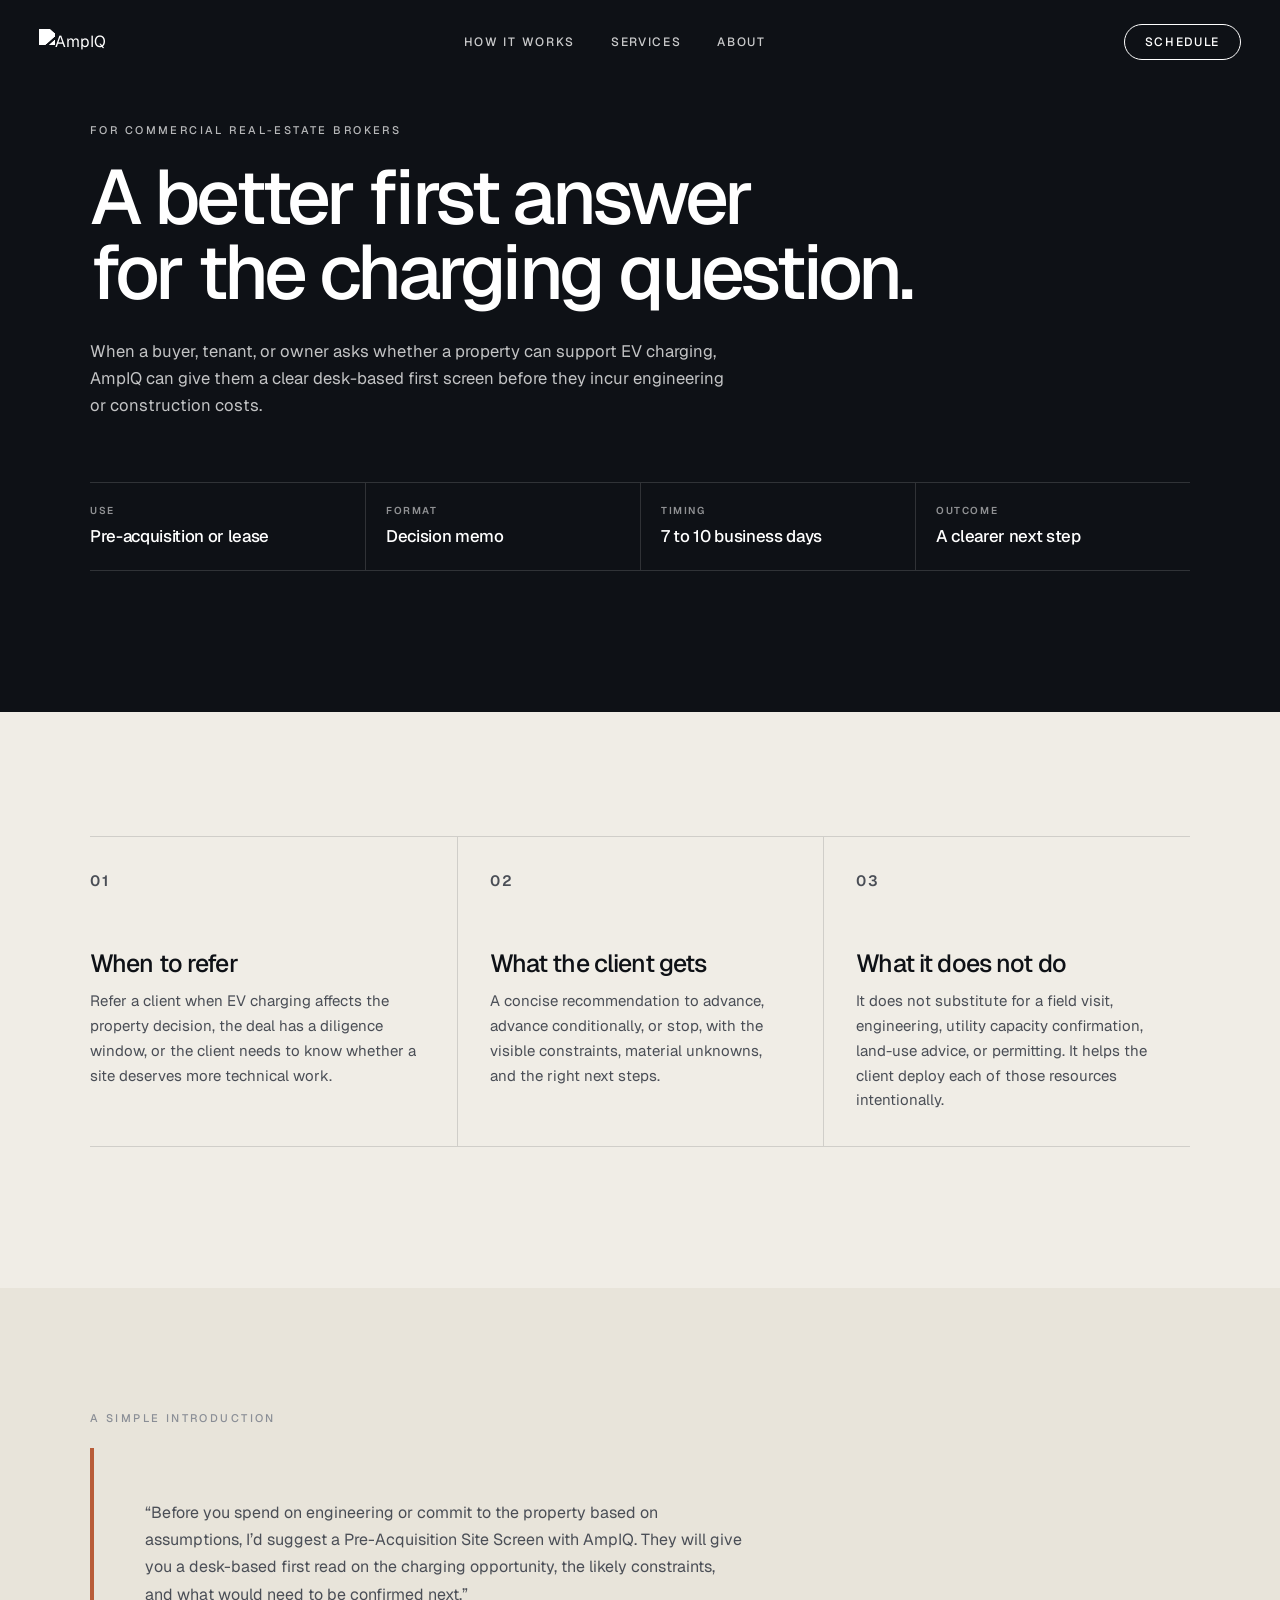
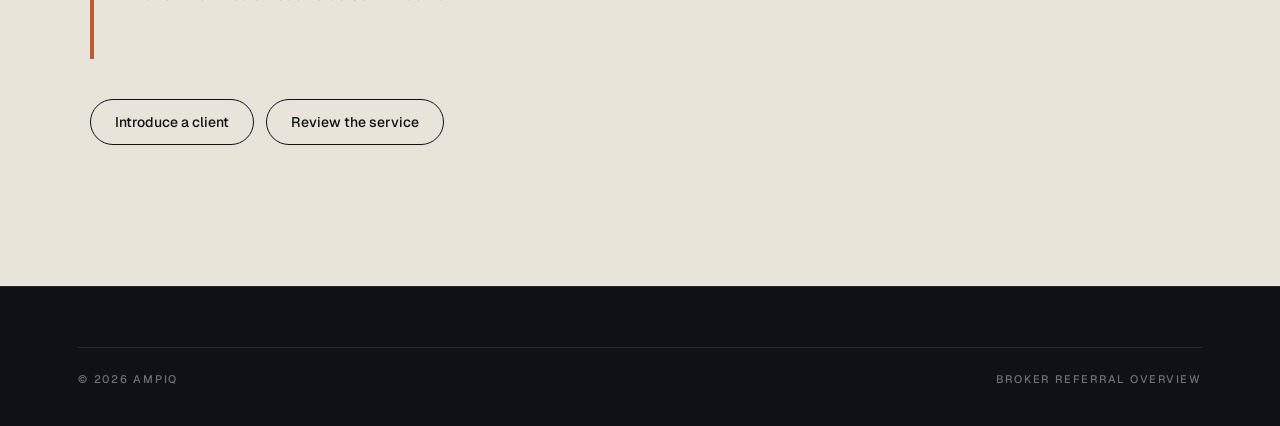
==== commit b1c32f01: "Refine Site Structure and Homepage" ====
--- a/broker-referral-sheet.html
+++ b/broker-referral-sheet.html
@@ -25,8 +25,8 @@
   </style>
 </head>
 <body>
-  <header class="site-header" data-site-header><nav class="site-nav" aria-label="Primary navigation"><a class="brand" href="/" aria-label="AmpIQ home"><img src="assets/ampiq-logo.png" alt="AmpIQ"></a><div class="nav-links"><a href="index.html#services">Services</a><a href="incentives.html">Incentives</a><a href="tesla-supercharger-for-business.html">Tesla</a><a href="index.html#about">About</a></div><a class="nav-schedule" href="https://cal.com/zakwinnick/ampiq" target="_blank" rel="noopener">Schedule</a><button class="nav-toggle" type="button" data-menu-toggle aria-label="Open menu" aria-expanded="false"><span></span><span></span><span></span></button></nav></header>
-  <aside class="mobile-menu" data-mobile-menu aria-label="Mobile navigation"><p class="kicker kicker--light">Menu</p><a href="index.html#services">Services</a><a href="incentives.html">Incentives</a><a href="tesla-supercharger-for-business.html">Tesla</a><a href="index.html#about">About</a></aside>
+  <header class="site-header" data-site-header><nav class="site-nav" aria-label="Primary navigation"><a class="brand" href="/" aria-label="AmpIQ home"><img src="assets/ampiq-logo.png" alt="AmpIQ"></a><div class="nav-links"><a href="index.html#orchestrator">How it works</a><a href="services.html">Services</a><a href="about.html">About</a></div><a class="nav-schedule" href="https://cal.com/zakwinnick/ampiq" target="_blank" rel="noopener">Schedule</a><button class="nav-toggle" type="button" data-menu-toggle aria-label="Open menu" aria-expanded="false"><span></span><span></span><span></span></button></nav></header>
+  <aside class="mobile-menu" data-mobile-menu aria-label="Mobile navigation"><p class="kicker kicker--light">Menu</p><a href="index.html#orchestrator">How it works</a><a href="services.html">Services</a><a href="about.html">About</a></aside>
   <main class="page"><section class="section section--ink"><div class="referral-shell"><p class="kicker kicker--light">For commercial real-estate brokers</p><h1 class="display">A better first answer<br>for the charging question.</h1><p class="lede lede--light">When a buyer, tenant, or owner asks whether a property can support EV charging, AmpIQ can give them a clear desk-based first screen before they incur engineering or construction costs.</p><div class="decision-ledger"><div class="decision-ledger__item"><span class="decision-ledger__label">Use</span><span class="decision-ledger__value">Pre-acquisition or lease</span></div><div class="decision-ledger__item"><span class="decision-ledger__label">Format</span><span class="decision-ledger__value">Decision memo</span></div><div class="decision-ledger__item"><span class="decision-ledger__label">Timing</span><span class="decision-ledger__value">7 to 10 business days</span></div><div class="decision-ledger__item"><span class="decision-ledger__label">Outcome</span><span class="decision-ledger__value">A clearer next step</span></div></div></div></section><section class="section section--paper"><div class="referral-shell"><div class="referral-grid"><article><p class="decision-card__number">01</p><h2>When to refer</h2><p>Refer a client when EV charging affects the property decision, the deal has a diligence window, or the client needs to know whether a site deserves more technical work.</p></article><article><p class="decision-card__number">02</p><h2>What the client gets</h2><p>A concise recommendation to advance, advance conditionally, or stop, with the visible constraints, material unknowns, and the right next steps.</p></article><article><p class="decision-card__number">03</p><h2>What it does not do</h2><p>It does not substitute for a field visit, engineering, utility capacity confirmation, land-use advice, or permitting. It helps the client deploy each of those resources intentionally.</p></article></div></div></section><section class="section section--paper-alt"><div class="referral-shell"><p class="kicker">A simple introduction</p><div class="referral-email"><p>“Before you spend on engineering or commit to the property based on assumptions, I’d suggest a Pre-Acquisition Site Screen with AmpIQ. They will give you a desk-based first read on the charging opportunity, the likely constraints, and what would need to be confirmed next.”</p></div><div class="button-row referral-cta"><a class="pill" style="border-color:var(--ink); color:var(--ink)" href="mailto:info@ampiq.tech?subject=Pre-Acquisition%20Site%20Screen">Introduce a client</a><a class="pill" style="border-color:var(--ink); color:var(--ink)" href="site-screen.html">Review the service</a></div></div></section></main>
   <footer class="site-footer"><div class="shell"><div class="footer-bottom"><span>© <span data-year>2026</span> AmpIQ</span><span>Broker referral overview</span></div></div></footer><script src="assets/main.js"></script>
 </body>
--- a/assets/styles.css
+++ b/assets/styles.css
@@ -86,6 +86,7 @@
 .photo-panel--quote { min-height: min(80svh, 780px); }
 .photo-panel > img { position: absolute; inset: 0; width: 100%; height: 100%; max-width: none; object-fit: cover; z-index: -2; }
 .photo-panel::after { content: ""; position: absolute; inset: 0; z-index: -1; background: linear-gradient(180deg, rgba(0,0,0,.35) 0%, rgba(0,0,0,.15) 40%, rgba(0,0,0,.78) 100%), linear-gradient(90deg, rgba(0,0,0,.45), transparent 45%); }
+.photo-panel--home::after { background: linear-gradient(180deg, rgba(0,0,0,.5) 0%, rgba(0,0,0,.35) 40%, rgba(0,0,0,.82) 100%), linear-gradient(90deg, rgba(0,0,0,.55), rgba(0,0,0,.4)); }
 .photo-panel--tesla::after { background: linear-gradient(180deg, rgba(0,0,0,.3) 0%, rgba(0,0,0,.15) 40%, rgba(0,0,0,.85) 100%), linear-gradient(90deg, rgba(0,0,0,.36), transparent 42%); }
 .photo-panel--quote::after { background: linear-gradient(180deg, rgba(0,0,0,.55), rgba(0,0,0,.35) 40%, rgba(0,0,0,.9)); }
 .photo-panel--opinion { align-items: center; }
@@ -94,6 +95,11 @@
 .photo-panel:not(.photo-panel--opinion) .photo-panel__content { padding-bottom: clamp(4rem, 5vw, 4.5rem); }
 .photo-panel__content .display { max-width: 12ch; }
 .photo-panel__content .lede { max-width: 38rem; }
+.photo-panel--home { align-items: center; }
+.photo-panel--home .photo-panel__content { position: relative; z-index: 1; display: grid; grid-template-columns: minmax(0, 38rem) clamp(18rem, 25vw, 27rem); align-items: center; justify-content: center; gap: clamp(7rem, 12vw, 14rem); text-align: left; }
+.hero-copy { min-width: 0; }
+.hero-watermark { width: 100%; opacity: .09; pointer-events: none; }
+.hero-watermark img { width: 100%; height: auto; filter: brightness(0) invert(1); }
 
 .split-panel { display: grid; grid-template-columns: repeat(2, minmax(0, 1fr)); min-height: 720px; background: var(--ink); }
 .split-panel__media { position: relative; min-height: 500px; overflow: hidden; }
@@ -107,6 +113,7 @@
 .section-header .lede { max-width: 33rem; margin-bottom: .25rem; }
 .service-grid { display: grid; grid-template-columns: repeat(2, minmax(0, 1fr)); column-gap: 5rem; }
 .service { display: grid; grid-template-columns: 48px minmax(0, 1fr); gap: 1.5rem; padding: 2.5rem 0; border-top: 1px solid var(--line); }
+.service[id] { scroll-margin-top: 7rem; }
 .service:nth-last-child(-n+2) { border-bottom: 1px solid var(--line); }
 .service__number, .principle__number { color: var(--accent); font-size: .9375rem; font-weight: 500; letter-spacing: .06em; }
 .service h3, .principle h3 { margin: 0 0 .75rem; font-size: 1.625rem; font-weight: 500; letter-spacing: -.03em; line-height: 1.15; }
@@ -221,6 +228,8 @@
   .split-panel__media { min-height: min(78vw, 520px); }
   .split-panel--media-right .split-panel__copy { order: initial; }
   .split-panel__copy { min-height: 0; padding: 4.5rem var(--gutter); }
+  .photo-panel--home .photo-panel__content { grid-template-columns: minmax(0, 1fr) clamp(7rem, 20vw, 10rem); gap: clamp(2.5rem, 8vw, 4.5rem); }
+  .hero-watermark { opacity: .07; }
   .split-panel__copy--divider { border-top: 1px solid var(--white-line); border-left: 0; }
   .service-grid, .question-grid { grid-template-columns: 1fr; gap: 0; }
   .service:nth-last-child(-n+2) { border-bottom: 0; }
